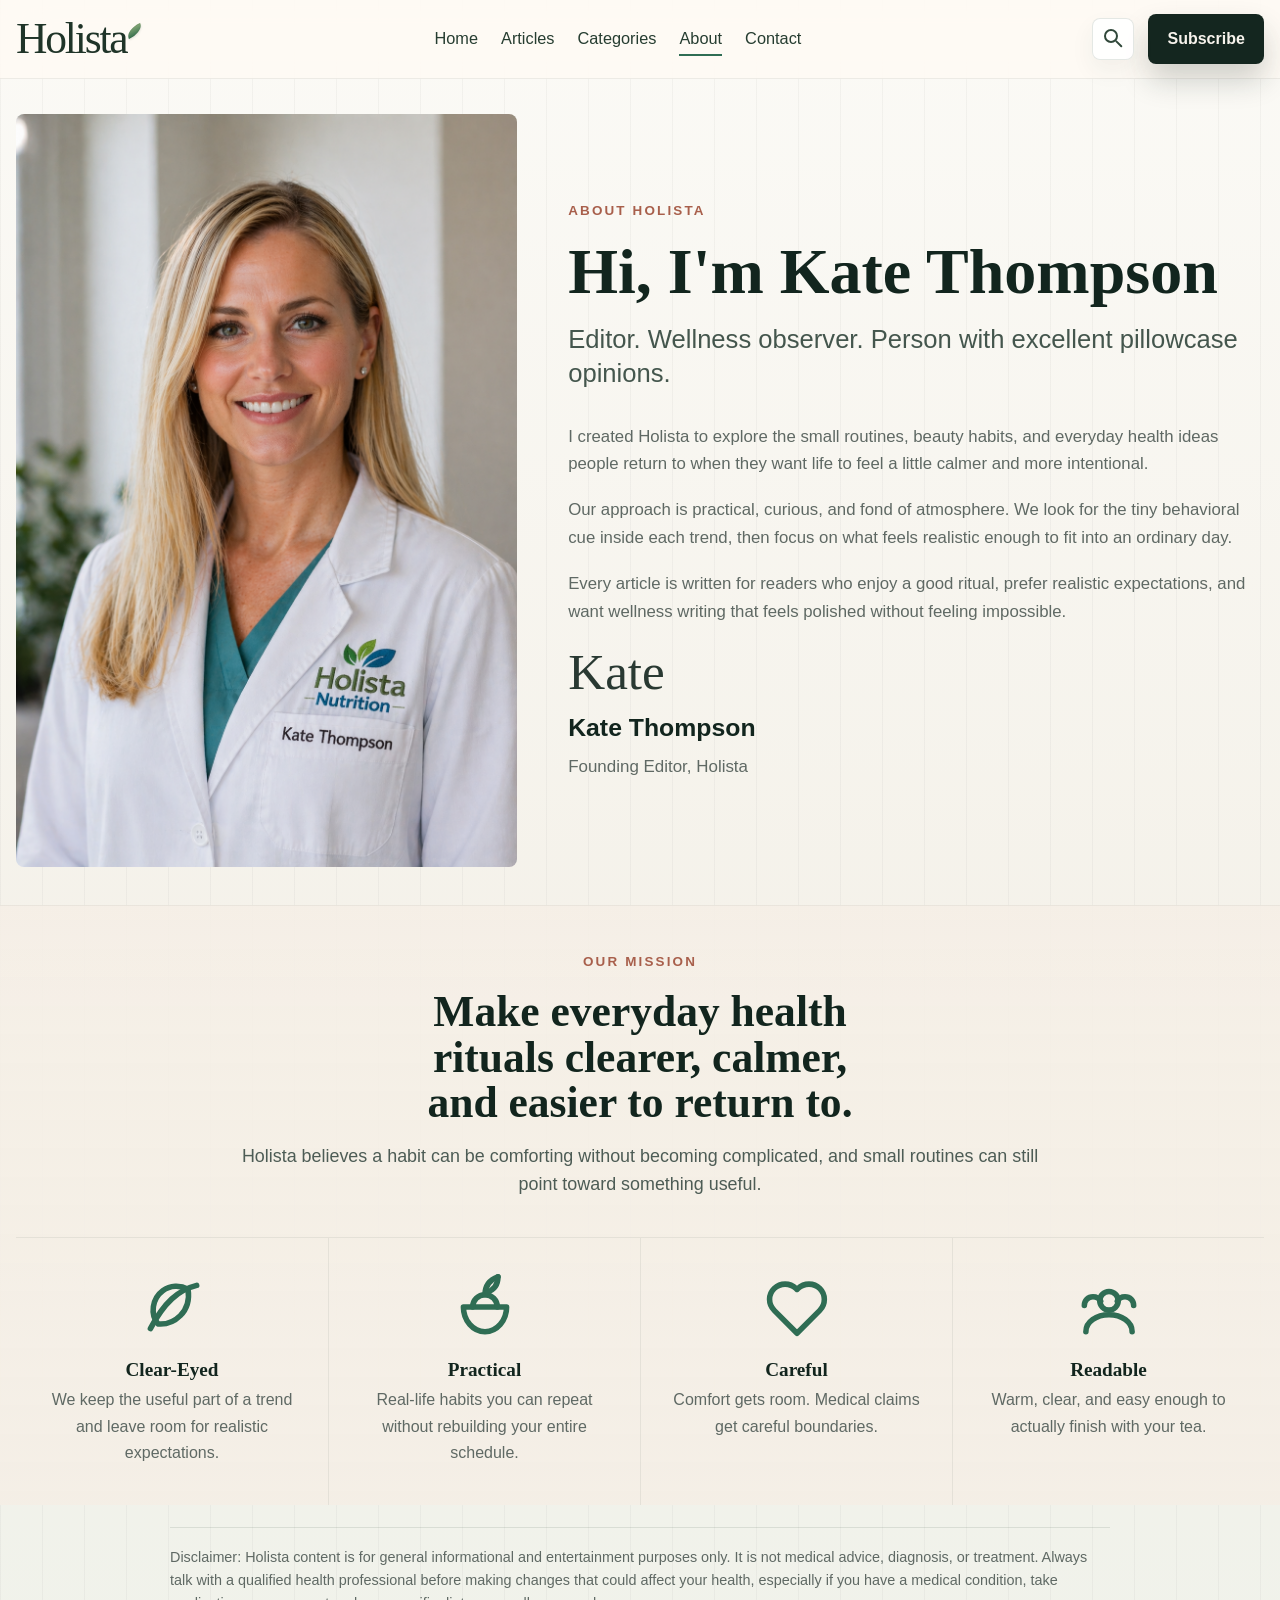
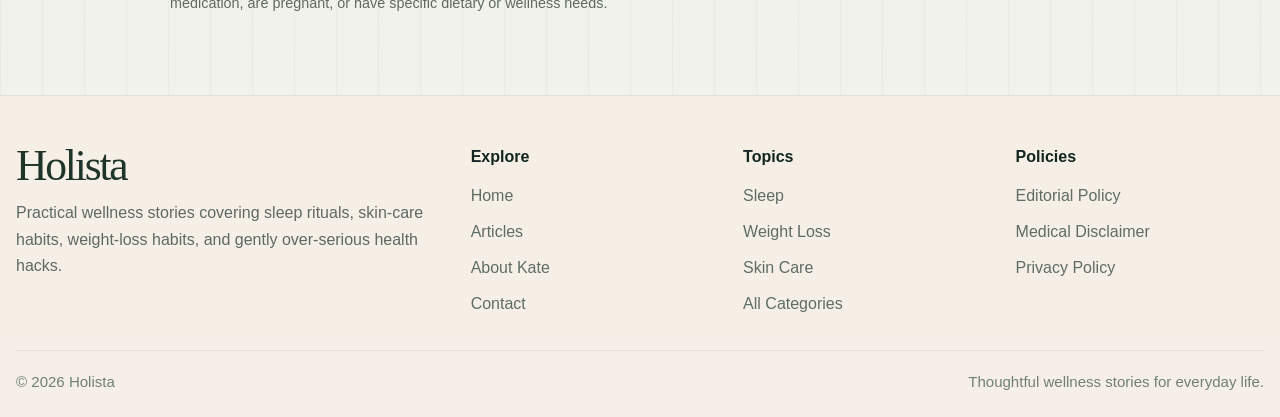
==== about.html @ 49990953 "Publish Holista site" ====
<!doctype html>
<html lang="en">
  <head>
    <meta charset="UTF-8" />
    <meta name="viewport" content="width=device-width, initial-scale=1.0" />
    <title>About | Holista</title>
    <meta
      name="description"
      content="Learn about Holista and Kate Thompson's calm, practical approach to nutrition and wellness writing."
    />
    <link rel="stylesheet" href="assets/css/styles.css" />
  </head>
  <body data-page="about">
    <header class="site-header">
      <div class="container site-header__inner">
        <a class="brand" href="index.html" aria-label="Holista home">
          <span class="brand__title" data-site-brand>Holista</span>
          <span class="brand__leaf" aria-hidden="true"></span>
        </a>
        <nav class="site-nav" aria-label="Main navigation">
          <ul class="nav-list">
            <li><a href="index.html">Home</a></li>
            <li><a href="articles.html">Articles</a></li>
            <li><a href="categories.html">Categories</a></li>
            <li><a href="about.html" aria-current="page">About</a></li>
            <li><a href="contact.html">Contact</a></li>
          </ul>
        </nav>
        <div class="header-actions">
          <button class="search-button" type="button" aria-label="Search site"></button>
          <a class="button button--small" href="index.html#newsletter">Subscribe</a>
        </div>
      </div>
    </header>

    <main class="page-shell">
      <div class="container">
        <section class="about-intro">
          <div class="about-intro__image">
            <img src="assets/images/kate-thompson.png" alt="Portrait of dietitian Kate Thompson" />
          </div>
          <div class="about-intro__copy">
            <p class="eyebrow">About Holista</p>
            <h1>Hi, I'm Kate Thompson</h1>
            <p class="about-intro__role">Editor. Wellness observer. Person with excellent pillowcase opinions.</p>
            <div class="about-intro__body">
              <p>
                I created Holista to explore the small routines, beauty habits, and everyday health ideas people return
                to when they want life to feel a little calmer and more intentional.
              </p>
              <p>
                Our approach is practical, curious, and fond of atmosphere. We look for the tiny behavioral cue inside
                each trend, then focus on what feels realistic enough to fit into an ordinary day.
              </p>
              <p>
                Every article is written for readers who enjoy a good ritual, prefer realistic expectations, and want
                wellness writing that feels polished without feeling impossible.
              </p>
            </div>
            <div class="about-signoff">
              <p class="about-signoff__script">Kate</p>
              <p class="about-signoff__name">Kate Thompson</p>
              <p class="about-signoff__title">Founding Editor, Holista</p>
            </div>
          </div>
        </section>
      </div>

      <section class="about-mission">
        <div class="container">
          <div class="about-mission__intro">
            <p class="eyebrow">Our Mission</p>
            <h2>Make everyday health rituals clearer, calmer, and easier to return to.</h2>
            <p class="lede">
              Holista believes a habit can be comforting without becoming complicated, and small routines can still
              point toward something useful.
            </p>
          </div>

          <div class="about-values">
            <article class="about-value">
              <div class="about-value__icon" aria-hidden="true">
                <svg viewBox="0 0 24 24" focusable="false">
                  <path d="M5 19c4.5-8.5 9-12.5 15-14" />
                  <path d="M7.5 17.5C4.8 14.4 5.6 9.2 9 6.7c2.4-1.8 5.6-1.9 8.2-0.5 0.5 3.3-0.3 6.4-2.5 8.6-2 2-4.7 2.9-7.2 2.7Z" />
                </svg>
              </div>
              <h3>Clear-Eyed</h3>
              <p>We keep the useful part of a trend and leave room for realistic expectations.</p>
            </article>

            <article class="about-value">
              <div class="about-value__icon" aria-hidden="true">
                <svg viewBox="0 0 24 24" focusable="false">
                  <path d="M5 12h14c0 4.4-3.1 8-7 8s-7-3.6-7-8Z" />
                  <path d="M8 12c0-2.2 1.8-4 4-4s4 1.8 4 4" />
                  <path d="M12 8c0-2.8 1.4-4.8 4.2-5.8" />
                  <path d="M16.2 2.2c0 2.4-1.2 4.2-3.5 5" />
                </svg>
              </div>
              <h3>Practical</h3>
              <p>Real-life habits you can repeat without rebuilding your entire schedule.</p>
            </article>

            <article class="about-value">
              <div class="about-value__icon" aria-hidden="true">
                <svg viewBox="0 0 24 24" focusable="false">
                  <path d="M12 20.5 4.6 13.1c-2-2-2-5.2 0-7.1s5.1-1.9 7.1 0l0.3 0.3 0.3-0.3c2-1.9 5.2-1.9 7.1 0s2 5.1 0 7.1Z" />
                </svg>
              </div>
              <h3>Careful</h3>
              <p>Comfort gets room. Medical claims get careful boundaries.</p>
            </article>

            <article class="about-value">
              <div class="about-value__icon" aria-hidden="true">
                <svg viewBox="0 0 24 24" focusable="false">
                  <path d="M9 10a3 3 0 1 0 6 0 3 3 0 0 0-6 0Z" />
                  <path d="M4.5 20c0-3.1 3.4-5.5 7.5-5.5s7.5 2.4 7.5 5.5" />
                  <path d="M4 11.5c0-1.6 1.2-2.8 2.8-2.8 1.1 0 2 .5 2.5 1.4" />
                  <path d="M20 11.5c0-1.6-1.2-2.8-2.8-2.8-1.1 0-2 .5-2.5 1.4" />
                </svg>
              </div>
              <h3>Readable</h3>
              <p>Warm, clear, and easy enough to actually finish with your tea.</p>
            </article>
          </div>
        </div>
      </section>

      <section class="about-disclaimer">
        <div class="container">
          <p>
            Disclaimer: Holista content is for general informational and entertainment purposes only. It is not medical
            advice, diagnosis, or treatment. Always talk with a qualified health professional before making changes that
            could affect your health, especially if you have a medical condition, take medication, are pregnant, or have
            specific dietary or wellness needs.
          </p>
        </div>
      </section>
    </main>

    <footer class="site-footer">
      <div class="container site-footer__inner">
        <div>
          <p class="footer-brand" data-site-brand>Holista</p>
          <p class="footer-note">
            Practical wellness stories covering sleep rituals, skin-care habits, weight-loss habits, and gently
            over-serious health hacks.
          </p>
        </div>
        <div>
          <p class="footer-heading">Explore</p>
          <div class="footer-links">
            <a href="index.html">Home</a>
            <a href="articles.html">Articles</a>
            <a href="about.html">About Kate</a>
            <a href="contact.html">Contact</a>
          </div>
        </div>
        <div>
          <p class="footer-heading">Topics</p>
          <div class="footer-links">
            <a href="categories.html#sleep">Sleep</a>
            <a href="categories.html#weight-loss">Weight Loss</a>
            <a href="categories.html#skin-care">Skin Care</a>
            <a href="categories.html">All Categories</a>
          </div>
        </div>
        <div>
          <p class="footer-heading">Policies</p>
          <div class="footer-links">
            <a href="editorial-policy.html">Editorial Policy</a>
            <a href="medical-disclaimer.html">Medical Disclaimer</a>
            <a href="privacy.html">Privacy Policy</a>
          </div>
        </div>
      </div>
      <div class="container footer-bottom">
        <span>© <span id="year"></span> Holista</span>
        <span>Thoughtful wellness stories for everyday life.</span>
      </div>
    </footer>

    <script src="assets/js/content.js"></script>
    <script src="assets/js/main.js"></script>
  </body>
</html>
---- assets/css/styles.css ----
:root {
  --bg: #f6f0e7;
  --bg-soft: #fffaf3;
  --surface: rgba(255, 255, 255, 0.9);
  --surface-strong: #ffffff;
  --surface-muted: #efe6d7;
  --surface-accent: #e8efe3;
  --text: #18251f;
  --muted: #64736b;
  --border: rgba(31, 53, 42, 0.13);
  --accent: #356f4d;
  --accent-deep: #183725;
  --accent-soft: #dcebdd;
  --clay: #b76f52;
  --blue: #526d7d;
  --gold: #c39a4b;
  --shadow: 0 24px 70px rgba(36, 52, 43, 0.12);
  --shadow-hover: 0 34px 86px rgba(36, 52, 43, 0.18);
  --radius: 24px;
  --radius-sm: 18px;
  --max-width: 1360px;
  --ease: cubic-bezier(0.22, 1, 0.36, 1);
}

*,
*::before,
*::after {
  box-sizing: border-box;
}

html {
  scroll-behavior: smooth;
}

body {
  position: relative;
  margin: 0;
  min-width: 320px;
  color: var(--text);
  background:
    linear-gradient(115deg, rgba(82, 109, 125, 0.12), transparent 32%),
    radial-gradient(circle at top left, rgba(195, 154, 75, 0.2), transparent 28%),
    linear-gradient(180deg, #fffaf3 0%, #f6f0e7 54%, #eef2ea 100%);
  font-family: "Avenir Next", "Aptos", "Helvetica Neue", sans-serif;
  line-height: 1.65;
  overflow-x: hidden;
}

body.has-search-open {
  overflow: hidden;
}

img {
  display: block;
  max-width: 100%;
}

a {
  color: inherit;
  text-decoration: none;
}

p,
ul,
ol {
  margin: 0;
}

h1,
h2,
h3,
h4 {
  margin: 0;
  color: var(--accent-deep);
  font-family: "Iowan Old Style", "Palatino Linotype", "Book Antiqua", Georgia, serif;
  font-weight: 600;
  letter-spacing: -0.035em;
  line-height: 1.05;
}

input,
button,
textarea {
  font: inherit;
}

button {
  border: 0;
  background: none;
  cursor: pointer;
}

:focus-visible {
  outline: 3px solid rgba(183, 111, 82, 0.36);
  outline-offset: 4px;
}

.page-ambient {
  position: fixed;
  inset: 0;
  z-index: -1;
  pointer-events: none;
  background:
    radial-gradient(circle at 78% 8%, rgba(183, 111, 82, 0.18), transparent 18rem),
    radial-gradient(circle at 4% 58%, rgba(82, 109, 125, 0.12), transparent 22rem);
}

.container {
  width: min(calc(100% - 2rem), var(--max-width));
  margin: 0 auto;
}

.sr-only {
  position: absolute;
  width: 1px;
  height: 1px;
  padding: 0;
  margin: -1px;
  overflow: hidden;
  clip: rect(0, 0, 0, 0);
  white-space: nowrap;
  border: 0;
}

.site-header {
  position: sticky;
  top: 0;
  z-index: 30;
  background: rgba(255, 250, 243, 0.76);
  backdrop-filter: blur(22px) saturate(1.15);
  border-bottom: 1px solid rgba(42, 67, 50, 0.08);
  transition: background 220ms var(--ease), box-shadow 220ms var(--ease), border-color 220ms var(--ease);
}

.site-header.is-scrolled {
  background: rgba(255, 250, 243, 0.93);
  border-color: rgba(31, 53, 42, 0.12);
  box-shadow: 0 14px 34px rgba(36, 52, 43, 0.08);
}

.site-header__inner {
  display: flex;
  align-items: center;
  justify-content: space-between;
  gap: 2rem;
  min-height: 94px;
}

.brand {
  position: relative;
  display: inline-flex;
  align-items: center;
  gap: 0.04em;
}

.brand__title,
.footer-brand {
  font-family: "Iowan Old Style", "Palatino Linotype", "Book Antiqua", Georgia, serif;
  font-size: clamp(2.4rem, 4vw, 3.6rem);
  line-height: 1;
  letter-spacing: -0.05em;
  color: #1f3428;
}

.brand__leaf {
  position: relative;
  top: -0.5em;
  left: -0.1em;
  display: inline-block;
  flex: 0 0 auto;
  width: 1.05rem;
  height: 0.62rem;
  border-radius: 100% 0 100% 0;
  transform: rotate(-25deg);
  background: linear-gradient(180deg, #89aa79, #356f4d);
  box-shadow:
    inset 0 0 0 1px rgba(37, 66, 45, 0.14),
    0 0.08rem 0.12rem rgba(37, 66, 45, 0.12);
}

.site-nav {
  flex: 1;
  display: flex;
  justify-content: center;
}

.nav-list {
  display: flex;
  align-items: center;
  gap: clamp(1rem, 1.8vw, 2.4rem);
  padding: 0;
  margin: 0;
  list-style: none;
}

.nav-list a {
  position: relative;
  color: #263d31;
  font-size: 1.02rem;
  font-weight: 500;
  transition: color 180ms ease;
}

.nav-list a::after {
  content: "";
  position: absolute;
  left: 0;
  right: 0;
  bottom: -0.55rem;
  height: 2px;
  background: var(--accent);
  transform: scaleX(0);
  transform-origin: center;
  transition: transform 180ms ease;
}

.nav-list a:hover,
.nav-list a:focus-visible {
  color: var(--accent);
}

.nav-list a[aria-current="page"]::after,
.nav-list a:hover::after,
.nav-list a:focus-visible::after {
  transform: scaleX(1);
}

.header-actions {
  display: flex;
  align-items: center;
  gap: 0.9rem;
}

.search-button {
  position: relative;
  width: 42px;
  height: 42px;
  border-radius: 999px;
  border: 1px solid rgba(37, 66, 45, 0.12);
  background: rgba(255, 255, 255, 0.72);
  box-shadow: 0 10px 24px rgba(36, 52, 43, 0.06);
  transition: transform 180ms var(--ease), border-color 180ms ease, box-shadow 180ms ease, background 180ms ease;
}

.search-button::before {
  content: "";
  position: absolute;
  top: 10px;
  left: 11px;
  width: 14px;
  height: 14px;
  border: 2px solid #31483a;
  border-radius: 50%;
}

.search-button::after {
  content: "";
  position: absolute;
  right: 11px;
  bottom: 11px;
  width: 9px;
  height: 2px;
  border-radius: 999px;
  background: #31483a;
  transform: rotate(45deg);
  transform-origin: right center;
}

.search-button:hover,
.search-button:focus-visible {
  transform: translateY(-2px);
  border-color: rgba(53, 111, 77, 0.3);
  background: #ffffff;
  box-shadow: 0 16px 34px rgba(36, 52, 43, 0.11);
}

.button,
.button-secondary {
  display: inline-flex;
  align-items: center;
  justify-content: center;
  min-height: 52px;
  padding: 0.9rem 1.4rem;
  border-radius: 14px;
  font-weight: 600;
  transition: transform 200ms var(--ease), box-shadow 200ms var(--ease), background 200ms ease, border-color 200ms ease;
}

.button {
  background: linear-gradient(135deg, var(--accent), #244f37);
  color: #f7f3ec;
  box-shadow: 0 18px 36px rgba(53, 111, 77, 0.22);
}

.button-secondary {
  background: rgba(255, 255, 255, 0.74);
  color: var(--accent-deep);
  border: 1px solid rgba(37, 66, 45, 0.12);
}

.button--small {
  min-height: 44px;
  padding: 0.75rem 1.2rem;
}

.button:hover,
.button:focus-visible,
.button-secondary:hover,
.button-secondary:focus-visible {
  transform: translateY(-3px);
  box-shadow: 0 22px 46px rgba(36, 52, 43, 0.14);
}

.hero {
  padding: 1.7rem 0 1.5rem;
}

.hero-shell,
.page-hero {
  display: grid;
  grid-template-columns: minmax(0, 1.05fr) minmax(360px, 0.95fr);
  gap: 0;
  overflow: hidden;
  position: relative;
  border-radius: var(--radius);
  background:
    linear-gradient(135deg, rgba(255, 252, 247, 0.97), rgba(246, 239, 230, 0.9) 54%, rgba(231, 239, 230, 0.82));
  border: 1px solid rgba(31, 53, 42, 0.1);
  box-shadow: var(--shadow);
}

.hero-shell::before,
.page-hero::before {
  content: "";
  position: absolute;
  inset: 1px;
  z-index: 0;
  pointer-events: none;
  border-radius: calc(var(--radius) - 1px);
  box-shadow: inset 0 1px 0 rgba(255, 255, 255, 0.72);
}

.hero-copy,
.page-hero__copy {
  position: relative;
  z-index: 1;
  padding: clamp(2.25rem, 3.7vw, 4.75rem);
}

.hero-copy {
  display: flex;
  flex-direction: column;
  justify-content: center;
}

.eyebrow {
  display: inline-block;
  margin-bottom: 1rem;
  color: var(--clay);
  font-size: 0.84rem;
  font-weight: 700;
  letter-spacing: 0.16em;
  text-transform: uppercase;
}

h1 {
  font-size: clamp(2.8rem, 5.4vw, 5rem);
}

h2 {
  font-size: clamp(2rem, 3.4vw, 3.2rem);
}

h3 {
  font-size: clamp(1.3rem, 2vw, 1.7rem);
}

h4 {
  font-size: 1.05rem;
  line-height: 1.2;
}

h1 em,
h2 em {
  color: #587650;
  font-style: italic;
}

.lede,
.body-copy,
.policy-layout p,
.policy-layout li,
.story-card__excerpt,
.newsletter-copy,
.footer-note,
.profile-bio,
.contact-copy,
.article-standfirst,
.article-body p,
.article-body li,
.metric-card__copy,
.info-card p,
.feature-card p {
  color: var(--muted);
}

.lede {
  max-width: 34rem;
  font-size: 1.15rem;
}

.hero-actions {
  display: flex;
  flex-wrap: wrap;
  gap: 0.9rem;
  margin-top: 2rem;
}

.hero-proof {
  display: flex;
  flex-wrap: wrap;
  gap: 0.75rem;
  margin-top: 2.1rem;
}

.hero-proof span {
  display: inline-flex;
  align-items: baseline;
  gap: 0.4rem;
  min-height: 42px;
  padding: 0.45rem 0.8rem;
  border-radius: 999px;
  background: rgba(255, 255, 255, 0.66);
  border: 1px solid rgba(31, 53, 42, 0.1);
  color: #5e6d65;
  font-size: 0.9rem;
}

.hero-proof strong {
  color: var(--accent-deep);
  font-size: 1.05rem;
}

.hero-visual,
.page-hero__visual {
  position: relative;
  min-height: 430px;
  overflow: hidden;
  background:
    linear-gradient(160deg, rgba(241, 230, 213, 0.72), rgba(239, 229, 214, 0.28)),
    linear-gradient(180deg, #f0e3d2, #f5ede2 48%, #efe3d4 100%);
}

.hero-visual--photo {
  background: #efe5d8;
}

.hero-visual__image {
  width: 100%;
  height: 100%;
  min-height: inherit;
  display: block;
  object-fit: cover;
  transform: scale(1.01);
  transition: transform 900ms var(--ease);
}

.hero-shell:hover .hero-visual__image,
.page-hero:hover .hero-visual__image {
  transform: scale(1.045);
}

.hero-visual__image--home,
.hero-visual__image--articles,
.hero-visual__image--contact {
  object-position: center center;
}

.hero-visual--photo::after {
  content: "";
  position: absolute;
  inset: 0;
  pointer-events: none;
  background:
    linear-gradient(90deg, rgba(255, 250, 243, 0.26), transparent 36%),
    linear-gradient(180deg, transparent 52%, rgba(24, 55, 37, 0.18));
}

.hero-note {
  position: absolute;
  z-index: 2;
  width: min(18rem, calc(100% - 2rem));
  padding: 0.95rem 1rem;
  border: 1px solid rgba(255, 255, 255, 0.48);
  border-radius: 18px;
  background: rgba(255, 255, 255, 0.78);
  backdrop-filter: blur(14px);
  box-shadow: 0 18px 38px rgba(28, 42, 34, 0.14);
}

.hero-note--top {
  top: 1.35rem;
  left: 1.35rem;
}

.hero-note--bottom {
  right: 1.35rem;
  bottom: 1.35rem;
}

.hero-note span {
  display: block;
  margin-bottom: 0.25rem;
  color: var(--clay);
  font-size: 0.72rem;
  font-weight: 800;
  letter-spacing: 0.14em;
  text-transform: uppercase;
}

.hero-note strong {
  display: block;
  color: var(--accent-deep);
  font-family: "Iowan Old Style", "Palatino Linotype", Georgia, serif;
  font-size: 1.2rem;
  line-height: 1.15;
}

.scene {
  position: absolute;
  inset: 0;
  overflow: hidden;
}

.scene__shadow {
  position: absolute;
  inset: 0;
  background:
    linear-gradient(118deg, transparent 0 57%, rgba(121, 105, 83, 0.08) 57% 60%, transparent 60% 100%),
    linear-gradient(146deg, transparent 0 69%, rgba(121, 105, 83, 0.11) 69% 72%, transparent 72% 100%);
  opacity: 0.62;
}

.scene__plant {
  position: absolute;
  top: 1.3rem;
  right: 3rem;
  width: 200px;
  height: 140px;
}

.scene__plant::before,
.scene__plant::after {
  content: "";
  position: absolute;
  inset: 0;
  background:
    radial-gradient(circle at 12% 38%, #55723d 0 12px, transparent 13px),
    radial-gradient(circle at 30% 15%, #6f8d4d 0 13px, transparent 14px),
    radial-gradient(circle at 46% 44%, #476838 0 16px, transparent 17px),
    radial-gradient(circle at 62% 12%, #6c8b4d 0 12px, transparent 13px),
    radial-gradient(circle at 74% 40%, #476838 0 15px, transparent 16px),
    radial-gradient(circle at 94% 20%, #6f8d4d 0 11px, transparent 12px);
  filter: drop-shadow(0 4px 8px rgba(48, 66, 44, 0.18));
}

.scene__plant::after {
  background:
    linear-gradient(180deg, transparent 0 44%, rgba(106, 136, 85, 0.82) 44% 46%, transparent 46%),
    linear-gradient(110deg, transparent 0 44%, rgba(106, 136, 85, 0.84) 44% 46%, transparent 46%),
    linear-gradient(70deg, transparent 0 44%, rgba(106, 136, 85, 0.8) 44% 46%, transparent 46%);
}

.scene__glass {
  position: absolute;
  right: 10.5rem;
  bottom: 3.1rem;
  width: 120px;
  height: 170px;
  border-radius: 0 0 20px 20px;
  background:
    radial-gradient(circle at 54% 46%, rgba(253, 235, 163, 0.92) 0 21px, rgba(214, 193, 124, 0.85) 22px 28px, transparent 29px),
    linear-gradient(180deg, rgba(255, 255, 255, 0.78), rgba(213, 232, 220, 0.62) 56%, rgba(173, 210, 191, 0.55) 57%, rgba(255, 255, 255, 0.36) 58%, rgba(255, 255, 255, 0.56) 100%);
  border: 2px solid rgba(255, 255, 255, 0.7);
  box-shadow:
    inset 0 0 0 1px rgba(96, 116, 101, 0.18),
    0 18px 22px rgba(105, 92, 68, 0.16);
}

.scene__glass::before {
  content: "";
  position: absolute;
  top: -8px;
  left: -4px;
  right: -4px;
  height: 16px;
  border-radius: 999px;
  background: rgba(255, 255, 255, 0.62);
  box-shadow: inset 0 0 0 1px rgba(96, 116, 101, 0.18);
}

.scene__bowl {
  position: absolute;
  right: 2.8rem;
  bottom: 2.35rem;
  width: 170px;
  height: 56px;
  border-radius: 50%;
  background:
    linear-gradient(180deg, #9a6131, #7b4926);
  box-shadow:
    inset 0 6px 10px rgba(255, 255, 255, 0.14),
    0 14px 24px rgba(102, 76, 52, 0.18);
}

.scene__bowl::before {
  content: "";
  position: absolute;
  inset: 10px 18px 14px;
  border-radius: 50%;
  background: linear-gradient(180deg, #d49b59, #965826);
  opacity: 0.44;
}

.scene__vase {
  position: absolute;
  right: 3.9rem;
  top: 3rem;
  width: 112px;
  height: 182px;
  border-radius: 20px 20px 34px 34px;
  background: linear-gradient(180deg, rgba(255, 255, 255, 0.48), rgba(255, 255, 255, 0.16));
  border: 2px solid rgba(255, 255, 255, 0.46);
}

.scene__vase::before {
  content: "";
  position: absolute;
  inset: 24px 16px 18px;
  border-radius: 14px 14px 26px 26px;
  background: linear-gradient(180deg, rgba(176, 211, 187, 0.42), rgba(176, 211, 187, 0.12));
}

.section {
  padding: 2.4rem 0;
}

.section--tight {
  padding-top: 1.6rem;
}

.section--flush-bottom {
  padding-bottom: 4rem;
}

.section-heading {
  display: flex;
  align-items: end;
  justify-content: space-between;
  gap: 1rem;
  margin-bottom: 1.5rem;
}

.section-heading h2 {
  max-width: 18ch;
  font-size: clamp(1.8rem, 3vw, 2.7rem);
}

.text-link {
  color: var(--accent);
  font-weight: 600;
  transition: color 180ms ease;
}

.text-link::after {
  content: " →";
}

.text-link:hover,
.text-link:focus-visible {
  color: var(--clay);
}

.story-grid {
  display: grid;
  gap: 1rem;
  grid-template-columns: repeat(3, minmax(0, 1fr));
}

.story-grid--compact,
.story-grid--library {
  grid-template-columns: repeat(3, minmax(0, 1fr));
}

.story-card {
  position: relative;
  display: flex;
  gap: 0;
  overflow: hidden;
  min-height: 210px;
  background: rgba(255, 255, 255, 0.86);
  border: 1px solid rgba(31, 53, 42, 0.1);
  border-radius: 20px;
  box-shadow: 0 18px 34px rgba(50, 68, 55, 0.06);
  transition: transform 260ms var(--ease), box-shadow 260ms var(--ease), border-color 260ms ease, background 260ms ease;
}

.story-card:hover,
.story-card:focus-within {
  transform: translateY(-6px);
  border-color: rgba(53, 111, 77, 0.18);
  background: #ffffff;
  box-shadow: var(--shadow-hover);
}

.story-card--stacked,
.story-card--article {
  flex-direction: column;
}

.story-card__media,
.article-visual {
  position: relative;
  flex: 0 0 44%;
  min-height: 210px;
  overflow: hidden;
  isolation: isolate;
  background:
    linear-gradient(180deg, rgba(255, 255, 255, 0.14), rgba(255, 255, 255, 0)),
    linear-gradient(180deg, #ede5d7, #d9cab4);
  box-shadow: inset 0 -36px 48px rgba(42, 44, 38, 0.06);
}

.story-card--stacked .story-card__media,
.story-card--article .story-card__media {
  flex-basis: auto;
  min-height: 220px;
}

.story-card__media::before,
.article-visual::before,
.story-card__media::after,
.article-visual::after {
  content: "";
  position: absolute;
  inset: 0;
}

.story-card__media--image,
.article-visual--image {
  background: #efe5d8;
}

.story-card__image,
.article-visual__image {
  position: absolute;
  inset: 0;
  width: 100%;
  height: 100%;
  display: block;
  object-fit: cover;
  transition: transform 700ms var(--ease), filter 260ms ease;
}

.story-card:hover .story-card__image,
.story-card:focus-within .story-card__image {
  transform: scale(1.055);
  filter: saturate(1.03) contrast(1.02);
}

.media__badge {
  position: absolute;
  top: 1rem;
  left: 1rem;
  z-index: 2;
  display: inline-flex;
  align-items: center;
  min-height: 30px;
  padding: 0.25rem 0.7rem;
  border-radius: 999px;
  background: rgba(255, 255, 255, 0.9);
  color: var(--clay);
  font-size: 0.76rem;
  font-weight: 700;
  letter-spacing: 0.12em;
  text-transform: uppercase;
}

.media--cold-pillow {
  background: linear-gradient(180deg, #eef2f4, #f8f4ee 60%, #d7c4aa 61%, #c7b092 100%);
}

.media--cold-pillow::before {
  inset: 28px 28px 42px;
  border-radius: 26px;
  background:
    radial-gradient(circle at 78% 24%, rgba(185, 214, 242, 0.95) 0 30px, rgba(208, 228, 246, 0.72) 31px 52px, transparent 53px),
    linear-gradient(135deg, rgba(255, 255, 255, 0.92), rgba(238, 244, 248, 0.92) 50%, rgba(222, 230, 237, 0.88) 100%);
  box-shadow:
    0 22px 40px rgba(131, 118, 95, 0.14),
    inset 0 0 0 1px rgba(96, 113, 124, 0.12);
}

.media--cold-pillow::after {
  inset: auto 54px 58px auto;
  width: 140px;
  height: 86px;
  border-radius: 28px;
  background: linear-gradient(180deg, rgba(220, 232, 244, 0.96), rgba(201, 219, 236, 0.92));
  box-shadow:
    0 18px 28px rgba(91, 102, 115, 0.12),
    inset 0 0 0 1px rgba(112, 135, 149, 0.12);
}

.media--moon-water {
  background: linear-gradient(180deg, #22344c, #31496a 58%, #e7dccb 59%, #cfbaa0 100%);
}

.media--moon-water::before {
  background:
    radial-gradient(circle at 76% 22%, rgba(253, 245, 214, 0.96) 0 34px, rgba(253, 245, 214, 0.28) 35px 72px, transparent 73px),
    linear-gradient(180deg, transparent 0 58%, rgba(255, 255, 255, 0.14) 58% 60%, transparent 60%),
    linear-gradient(90deg, transparent 0 58%, rgba(255, 255, 255, 0.14) 58% 60%, transparent 60%);
  opacity: 0.96;
}

.media--moon-water::after {
  inset: auto 78px 44px auto;
  width: 88px;
  height: 128px;
  border-radius: 0 0 18px 18px;
  background:
    linear-gradient(180deg, rgba(255, 255, 255, 0.88), rgba(198, 216, 232, 0.5) 56%, rgba(255, 255, 255, 0.22) 57%, rgba(255, 255, 255, 0.44) 100%);
  border: 2px solid rgba(255, 255, 255, 0.6);
  box-shadow: 0 18px 26px rgba(35, 45, 70, 0.2);
}

.media--sock-sleep {
  background: linear-gradient(180deg, #ebe1d4, #f3ece2 48%, #c8baa9 49%, #a08d78 100%);
}

.media--sock-sleep::before {
  inset: 28px;
  border-radius: 30px;
  background:
    linear-gradient(145deg, rgba(255, 255, 255, 0.74), rgba(232, 223, 212, 0.78)),
    linear-gradient(180deg, rgba(255, 255, 255, 0.24), transparent 70%);
}

.media--sock-sleep::after {
  inset: auto auto 48px 56px;
  width: 210px;
  height: 120px;
  border-radius: 48px;
  background:
    radial-gradient(circle at 28% 54%, #6f8b68 0 34px, transparent 35px),
    radial-gradient(circle at 72% 44%, #7f9a77 0 32px, transparent 33px),
    linear-gradient(135deg, rgba(255, 255, 255, 0.92), rgba(239, 245, 238, 0.9));
  box-shadow: 0 18px 28px rgba(95, 84, 72, 0.14);
}

.media--beige-plate {
  background: linear-gradient(180deg, #f1e7d7, #ead8bf 100%);
}

.media--beige-plate::before {
  inset: 30px 38px 34px;
  border-radius: 50%;
  background:
    radial-gradient(circle at 50% 50%, #f7f2ea 0 34%, #dfd4c2 35% 47%, transparent 48%),
    radial-gradient(circle at 36% 50%, #d1b88b 0 16px, transparent 17px),
    radial-gradient(circle at 50% 35%, #edd3a6 0 18px, transparent 19px),
    radial-gradient(circle at 64% 54%, #cdaa7b 0 15px, transparent 16px),
    radial-gradient(circle at 54% 66%, #e1c6a0 0 14px, transparent 15px);
}

.media--beige-plate::after {
  background:
    radial-gradient(circle at 18% 20%, rgba(255, 255, 255, 0.28) 0 110px, transparent 111px),
    linear-gradient(180deg, transparent 0 82%, rgba(110, 95, 71, 0.08) 82% 100%);
}

.media--tiny-fork {
  background: linear-gradient(180deg, #f6efe6, #e7dac9 100%);
}

.media--tiny-fork::before {
  inset: 34px 48px 38px;
  border-radius: 50%;
  background:
    radial-gradient(circle at 50% 50%, #fffdf9 0 36%, #d8cdbb 37% 47%, transparent 48%);
}

.media--tiny-fork::after {
  inset: auto 60px 54px auto;
  width: 22px;
  height: 142px;
  border-radius: 999px;
  background:
    linear-gradient(180deg, transparent 0 16%, #c4a977 16% 18%, transparent 18% 24%, #c4a977 24% 26%, transparent 26% 32%, #c4a977 32% 34%, transparent 34%),
    linear-gradient(180deg, #d7bf92, #b79661 70%, #c2a06b 100%);
  box-shadow:
    -118px -8px 0 10px rgba(220, 205, 184, 0.32),
    0 12px 24px rgba(128, 104, 74, 0.16);
}

.media--smoothie-sip {
  background: linear-gradient(180deg, #f4e6d8, #efe4d7 54%, #d8c4aa 55%, #c0a485 100%);
}

.media--smoothie-sip::before {
  inset: auto auto 40px 92px;
  width: 108px;
  height: 156px;
  border-radius: 0 0 20px 20px;
  background:
    linear-gradient(180deg, rgba(255, 255, 255, 0.66), rgba(255, 255, 255, 0.18) 18%, rgba(219, 151, 122, 0.9) 19%, rgba(204, 111, 104, 0.92) 72%, rgba(255, 255, 255, 0.2) 73%, rgba(255, 255, 255, 0.44) 100%);
  border: 2px solid rgba(255, 255, 255, 0.64);
  box-shadow: 0 18px 28px rgba(121, 92, 79, 0.16);
}

.media--smoothie-sip::after {
  inset: 34px auto auto 184px;
  width: 10px;
  height: 132px;
  border-radius: 999px;
  background: linear-gradient(180deg, #6f8c64, #4f6847);
  box-shadow: -96px 98px 0 54px rgba(255, 255, 255, 0.16);
  transform: rotate(10deg);
}

.media--ice-face {
  background: linear-gradient(180deg, #edf3f4, #d8e4e4 56%, #e8d8ca 100%);
}

.media--ice-face::before {
  inset: 26px;
  border-radius: 28px;
  background:
    radial-gradient(circle at 76% 32%, rgba(196, 228, 240, 0.88) 0 24px, rgba(196, 228, 240, 0.34) 25px 54px, transparent 55px),
    linear-gradient(180deg, rgba(255, 255, 255, 0.68), rgba(218, 233, 235, 0.78));
  box-shadow: inset 0 0 0 1px rgba(93, 126, 136, 0.12);
}

.media--ice-face::after {
  inset: auto 58px 46px auto;
  width: 132px;
  height: 132px;
  border-radius: 34px;
  background:
    radial-gradient(circle at 50% 50%, rgba(255, 255, 255, 0.92) 0 22px, rgba(178, 215, 228, 0.72) 23px 58px, transparent 59px),
    linear-gradient(135deg, rgba(232, 246, 250, 0.94), rgba(187, 221, 232, 0.88));
  box-shadow: 0 18px 28px rgba(101, 124, 132, 0.14);
}

.media--pillowcase-rotation {
  background: linear-gradient(180deg, #f0e7db, #e7ded1 54%, #d2c0ac 100%);
}

.media--pillowcase-rotation::before {
  inset: 34px 54px 64px 44px;
  border-radius: 26px;
  background:
    linear-gradient(135deg, rgba(255, 255, 255, 0.94), rgba(245, 243, 239, 0.92));
  box-shadow:
    0 14px 24px rgba(122, 106, 87, 0.12),
    38px 26px 0 0 rgba(242, 236, 228, 0.92),
    76px 52px 0 0 rgba(232, 225, 214, 0.88);
}

.media--pillowcase-rotation::after {
  background:
    linear-gradient(180deg, transparent 0 74%, rgba(112, 92, 69, 0.08) 74% 100%),
    linear-gradient(90deg, transparent 0 54%, rgba(214, 204, 191, 0.78) 54% 56%, transparent 56% 72%, rgba(214, 204, 191, 0.66) 72% 74%, transparent 74%);
}

.media--sunset-walk {
  background: linear-gradient(180deg, #f6dcc3, #f6e8dc 38%, #d1c8b8 39%, #81936f 68%, #6a7a58 100%);
}

.media--sunset-walk::before {
  background:
    radial-gradient(circle at 76% 24%, rgba(255, 226, 162, 0.96) 0 38px, rgba(255, 226, 162, 0.28) 39px 78px, transparent 79px),
    linear-gradient(180deg, transparent 0 58%, rgba(255, 255, 255, 0.18) 58% 60%, transparent 60%),
    linear-gradient(180deg, transparent 0 68%, rgba(77, 93, 66, 0.4) 68% 100%);
}

.media--sunset-walk::after {
  inset: auto 0 0 0;
  height: 100%;
  clip-path: polygon(44% 50%, 56% 50%, 68% 100%, 32% 100%);
  background: linear-gradient(180deg, rgba(232, 205, 156, 0.18), rgba(201, 168, 112, 0.72));
}

.media--rosemary-steam {
  background: linear-gradient(180deg, #f6ecdf, #efe3d1 58%, #d9c1a0 100%);
}

.media--rosemary-steam::before {
  inset: auto 72px 40px 72px;
  height: 76px;
  border-radius: 50%;
  background:
    linear-gradient(180deg, #a56d3c, #84542e);
  box-shadow:
    inset 0 8px 10px rgba(255, 255, 255, 0.16),
    0 18px 26px rgba(117, 86, 57, 0.16);
}

.media--rosemary-steam::after {
  background:
    radial-gradient(circle at 48% 42%, rgba(255, 255, 255, 0.82) 0 18px, transparent 19px),
    radial-gradient(circle at 40% 28%, rgba(255, 255, 255, 0.54) 0 24px, transparent 25px),
    radial-gradient(circle at 58% 22%, rgba(255, 255, 255, 0.48) 0 22px, transparent 23px),
    linear-gradient(120deg, transparent 0 48%, rgba(78, 108, 70, 0.88) 48% 50%, transparent 50%),
    linear-gradient(60deg, transparent 0 54%, rgba(78, 108, 70, 0.82) 54% 56%, transparent 56%);
}

.story-card__media.story-card__media--image::before,
.article-visual.article-visual--image::before {
  content: none;
}

.story-card__media.story-card__media--image::after,
.article-visual.article-visual--image::after {
  content: "";
  inset: 0;
  width: auto;
  height: auto;
  border: 0;
  border-radius: 0;
  box-shadow: none;
  clip-path: none;
  opacity: 1;
  transform: none;
  background:
    linear-gradient(180deg, rgba(42, 67, 50, 0.02), rgba(42, 67, 50, 0.2)),
    linear-gradient(90deg, rgba(255, 255, 255, 0.1), transparent 45%);
}

.story-card__body {
  flex: 1;
  display: grid;
  gap: 0.85rem;
  padding: 1.25rem 1.35rem 1.35rem;
}

.story-card__category,
.article-kicker {
  color: var(--accent);
  font-size: 0.82rem;
  font-weight: 700;
  letter-spacing: 0.14em;
  text-transform: uppercase;
}

.meta,
.mini-meta,
.article-author {
  color: #728178;
  font-size: 0.95rem;
}

.benefit-strip {
  padding: 1rem 0;
}

.benefit-grid {
  display: grid;
  grid-template-columns: repeat(4, minmax(0, 1fr));
  gap: 1px;
  background: rgba(42, 67, 50, 0.08);
  border-radius: 20px;
  overflow: hidden;
}

.feature-card {
  display: flex;
  gap: 1rem;
  align-items: start;
  padding: 1.5rem;
  background: rgba(250, 246, 239, 0.88);
  transition: background 220ms ease, transform 220ms var(--ease);
}

.feature-card:hover {
  transform: translateY(-3px);
  background: rgba(255, 255, 255, 0.92);
}

.feature-card__icon {
  flex: 0 0 auto;
  width: 52px;
  height: 52px;
  border-radius: 18px;
  border: 1px solid rgba(63, 107, 67, 0.18);
  background: linear-gradient(180deg, rgba(255, 255, 255, 0.9), rgba(232, 239, 227, 0.78));
  color: var(--accent);
  font-family: "Iowan Old Style", Georgia, serif;
  display: grid;
  place-items: center;
}

.feature-card__icon svg {
  width: 32px;
  height: 32px;
  fill: none;
  stroke: currentColor;
  stroke-width: 1.8;
  stroke-linecap: round;
  stroke-linejoin: round;
}

.feature-card h3 {
  margin-bottom: 0.35rem;
  font-size: 1.2rem;
}

.cta-band,
.info-card,
.metric-card,
.policy-layout,
.article-body,
.article-side-card,
.profile-copy,
.contact-card {
  background: rgba(255, 255, 255, 0.78);
  border: 1px solid rgba(42, 67, 50, 0.08);
  box-shadow: var(--shadow);
}

.cta-band {
  display: grid;
  grid-template-columns: minmax(0, 1fr) minmax(320px, 420px);
  gap: 2rem;
  align-items: center;
  padding: clamp(1.8rem, 3vw, 2.8rem);
  border-radius: 24px;
}

.cta-band__intro {
  display: flex;
  gap: 1rem;
  align-items: center;
}

.cta-band__mark {
  width: 66px;
  height: 66px;
  border-radius: 999px;
  background: rgba(255, 255, 255, 0.88);
  border: 1px solid rgba(255, 255, 255, 0.42);
  position: relative;
  box-shadow:
    inset 0 1px 0 rgba(255, 255, 255, 0.72),
    0 16px 30px rgba(7, 18, 14, 0.18);
}

.cta-band__mark::before,
.cta-band__mark::after {
  content: "";
  position: absolute;
}

.cta-band__mark::before {
  top: 18px;
  left: 20px;
  width: 28px;
  height: 31px;
  border-radius: 100% 0 100% 0;
  background: linear-gradient(180deg, #8caf78, #2f6d54);
  box-shadow:
    inset 0 0 0 1px rgba(18, 37, 30, 0.14),
    0 0.12rem 0.2rem rgba(18, 37, 30, 0.12);
  transform: rotate(16deg);
}

.cta-band__mark::after {
  content: none;
}

.newsletter-form {
  display: flex;
  align-items: center;
  gap: 0;
  border-radius: 14px;
  overflow: hidden;
  border: 1px solid rgba(63, 107, 67, 0.16);
  background: #ffffff;
}

.newsletter-form input {
  flex: 1;
  min-height: 58px;
  padding: 0 1rem;
  border: 0;
  color: var(--text);
  background: transparent;
}

.newsletter-form input:focus {
  outline: none;
  box-shadow: inset 0 0 0 2px rgba(183, 111, 82, 0.34);
}

.newsletter-form button {
  min-width: 148px;
  min-height: 58px;
  padding: 0 1.25rem;
  background: var(--accent);
  color: #f7f3ec;
  font-weight: 600;
}

.page-shell {
  padding: 1.8rem 0 4rem;
}

.about-intro {
  display: grid;
  grid-template-columns: minmax(340px, 0.9fr) minmax(0, 1.25fr);
  gap: clamp(2rem, 4vw, 4rem);
  align-items: stretch;
  padding: 0.4rem 0 0;
}

.about-intro__image {
  min-height: 620px;
  overflow: hidden;
  background: rgba(255, 255, 255, 0.52);
}

.about-intro__image img {
  width: 100%;
  height: 100%;
  object-fit: cover;
}

.about-intro__copy {
  display: flex;
  flex-direction: column;
  justify-content: center;
  padding: 3rem 0;
}

.about-intro__copy h1 {
  font-size: clamp(2.8rem, 5vw, 4.5rem);
}

.about-intro__role {
  margin-top: 1rem;
  color: #44564d;
  font-size: clamp(1.3rem, 2vw, 1.65rem);
  line-height: 1.35;
}

.about-intro__body {
  display: grid;
  gap: 1.15rem;
  margin-top: 2rem;
  max-width: 46rem;
}

.about-intro__body p {
  color: var(--muted);
  font-size: 1.05rem;
}

.about-signoff {
  margin-top: 1.3rem;
}

.about-signoff__script {
  color: #293932;
  font-family: "Snell Roundhand", "Brush Script MT", cursive;
  font-size: clamp(2.8rem, 4vw, 4rem);
  line-height: 1;
}

.about-signoff__name {
  margin-top: 0.65rem;
  color: var(--accent-deep);
  font-size: 1.55rem;
  font-weight: 700;
}

.about-signoff__title {
  margin-top: 0.25rem;
  color: var(--muted);
  font-size: 1.06rem;
}

.about-mission {
  margin-top: 2.4rem;
  padding: 2.6rem 0 0;
  background: linear-gradient(180deg, rgba(245, 239, 230, 0.88), rgba(245, 239, 230, 0.96));
  border-top: 1px solid rgba(42, 67, 50, 0.06);
}

.about-disclaimer {
  padding: 1.4rem 0 0;
}

.about-disclaimer p {
  max-width: 940px;
  margin: 0 auto;
  padding-top: 1.1rem;
  border-top: 1px solid rgba(42, 67, 50, 0.12);
  color: var(--muted);
  font-size: 0.9rem;
  line-height: 1.6;
}

.about-mission__intro {
  max-width: 58rem;
  margin: 0 auto;
  text-align: center;
}

.about-mission__intro h2 {
  max-width: 20ch;
  margin: 0 auto;
}

.about-mission__intro .lede {
  max-width: 52rem;
  margin: 1rem auto 0;
}

.about-values {
  display: grid;
  grid-template-columns: repeat(4, minmax(0, 1fr));
  margin-top: 2.4rem;
  border-top: 1px solid rgba(42, 67, 50, 0.08);
}

.about-value {
  padding: 2rem 1.4rem 2.4rem;
  text-align: center;
}

.about-value + .about-value {
  border-left: 1px solid rgba(42, 67, 50, 0.08);
}

.about-value__icon {
  width: 74px;
  height: 74px;
  margin: 0 auto 1rem;
  color: var(--accent);
}

.about-value__icon svg {
  width: 100%;
  height: 100%;
  fill: none;
  stroke: currentColor;
  stroke-width: 1.8;
  stroke-linecap: round;
  stroke-linejoin: round;
}

.about-value h3 {
  margin-bottom: 0.45rem;
  font-size: 1.2rem;
}

.about-value p {
  color: var(--muted);
  font-size: 1rem;
}

.page-hero {
  margin-bottom: 2rem;
}

.page-hero__visual {
  min-height: 360px;
}

.page-hero__visual--image {
  background:
    radial-gradient(circle at top right, rgba(255, 255, 255, 0.4), transparent 26%),
    linear-gradient(180deg, #f0e5d4, #ece3d6);
  display: grid;
  place-items: center;
  padding: 1.8rem;
}

.portrait-frame {
  width: min(100%, 420px);
  border-radius: 28px;
  overflow: hidden;
  background: rgba(255, 255, 255, 0.82);
  box-shadow: 0 24px 40px rgba(59, 74, 63, 0.14);
}

.category-pills {
  display: flex;
  flex-wrap: wrap;
  gap: 0.75rem;
  margin-top: 1.5rem;
}

.category-buttons {
  display: flex;
  flex-wrap: wrap;
  gap: 0.75rem;
  margin-top: 1.5rem;
}

.category-pills span,
.category-pills a,
.category-button,
.tag {
  display: inline-flex;
  align-items: center;
  min-height: 36px;
  padding: 0.45rem 0.9rem;
  border-radius: 999px;
  background: rgba(255, 255, 255, 0.74);
  border: 1px solid rgba(63, 107, 67, 0.12);
  color: #405947;
  font-size: 0.92rem;
  transition: transform 180ms var(--ease), border-color 180ms ease, background 180ms ease;
}

.category-button {
  gap: 0.55rem;
  min-height: 44px;
  padding: 0.5rem 1rem;
  font-weight: 700;
}

.category-button small {
  color: var(--muted);
  font-size: 0.82rem;
  font-weight: 600;
}

.category-pills span:hover,
.category-pills a:hover,
.category-pills a:focus-visible,
.category-button:hover,
.category-button:focus-visible,
.category-button.is-active,
.tag:hover {
  transform: translateY(-2px);
  border-color: rgba(183, 111, 82, 0.24);
  background: #ffffff;
}

.category-button.is-active {
  color: var(--accent-deep);
  box-shadow: 0 12px 28px rgba(36, 52, 43, 0.08);
}

.category-sections {
  display: grid;
  gap: 2rem;
}

.category-section {
  scroll-margin-top: 130px;
}

.category-section__head {
  display: flex;
  align-items: end;
  justify-content: space-between;
  gap: 1rem;
  margin-bottom: 1rem;
}

.category-section__head h2 {
  font-size: clamp(1.8rem, 3vw, 2.7rem);
}

.category-section__head span {
  color: var(--muted);
  font-weight: 700;
}

.library-layout,
.contact-grid,
.about-grid,
.metrics-grid,
.article-layout {
  display: grid;
  gap: 1.25rem;
}

.metrics-grid,
.about-grid,
.contact-grid {
  grid-template-columns: repeat(3, minmax(0, 1fr));
}

.metrics-grid {
  margin-top: 1.5rem;
}

.metric-card,
.info-card,
.contact-card {
  padding: 1.5rem;
  border-radius: 20px;
  transition: transform 220ms var(--ease), box-shadow 220ms var(--ease), background 220ms ease;
}

.metric-card:hover,
.info-card:hover,
.contact-card:hover {
  transform: translateY(-4px);
  background: #ffffff;
  box-shadow: var(--shadow-hover);
}

.metric-card h3,
.info-card h3,
.contact-card h2 {
  margin-bottom: 0.45rem;
}

.profile-copy {
  padding: clamp(1.7rem, 2.5vw, 2.4rem);
  border-radius: 24px;
}

.profile-copy .profile-highlights,
.policy-list,
.takeaways-list,
.simple-list {
  padding-left: 1.1rem;
}

.profile-highlights li,
.policy-list li,
.takeaways-list li,
.simple-list li {
  margin-top: 0.45rem;
}

.article-layout {
  grid-template-columns: minmax(0, 1.6fr) minmax(280px, 0.8fr);
  align-items: start;
}

.article-body,
.article-side-card,
.policy-layout {
  border-radius: 24px;
}

.article-body {
  padding: clamp(1.7rem, 3vw, 2.8rem);
}

.article-head {
  display: grid;
  gap: 1rem;
  margin-bottom: 1.5rem;
}

.article-visual {
  min-height: 320px;
  margin-bottom: 1.6rem;
  border-radius: 22px;
}

.article-meta-grid {
  display: grid;
  grid-template-columns: repeat(3, minmax(0, 1fr));
  gap: 0.75rem;
}

.article-meta-item {
  padding: 1rem;
  border-radius: 18px;
  background: var(--bg-soft);
  border: 1px solid rgba(63, 107, 67, 0.08);
}

.article-meta-item__label {
  display: block;
  margin-bottom: 0.2rem;
  color: #6d7a73;
  font-size: 0.85rem;
  text-transform: uppercase;
  letter-spacing: 0.12em;
}

.article-meta-item__value {
  color: var(--accent-deep);
  font-weight: 600;
}

.article-body p + p {
  margin-top: 1rem;
}

.takeaways-card {
  margin: 1.6rem 0;
  padding: 1.2rem 1.3rem;
  border-radius: 20px;
  background: linear-gradient(180deg, rgba(232, 239, 227, 0.56), rgba(255, 255, 255, 0.68));
  border: 1px solid rgba(63, 107, 67, 0.12);
}

.article-side-column {
  display: grid;
  gap: 1rem;
}

.article-side-card {
  padding: 1.4rem;
}

.article-side-card h3 {
  margin-bottom: 0.7rem;
}

.related-links {
  display: grid;
  gap: 0.85rem;
}

.related-links a {
  display: block;
  font-weight: 600;
  color: var(--accent-deep);
}

.policy-layout {
  max-width: 860px;
  padding: clamp(1.7rem, 3vw, 2.8rem);
}

.policy-layout h2 {
  margin-top: 1.6rem;
  margin-bottom: 0.6rem;
  font-size: clamp(1.4rem, 2vw, 1.9rem);
}

.contact-card p + p {
  margin-top: 0.55rem;
}

.contact-link {
  color: var(--accent);
  font-weight: 600;
}

.search-overlay[hidden] {
  display: none;
}

.search-overlay {
  position: fixed;
  inset: 0;
  z-index: 80;
  display: grid;
  place-items: start center;
  padding: clamp(1rem, 6vw, 5rem) 1rem 1rem;
}

.search-overlay__backdrop {
  position: absolute;
  inset: 0;
  background: rgba(24, 37, 31, 0.42);
  backdrop-filter: blur(8px);
}

.search-panel {
  position: relative;
  z-index: 1;
  width: min(760px, 100%);
  overflow: hidden;
  border: 1px solid rgba(255, 255, 255, 0.42);
  border-radius: 24px;
  background:
    linear-gradient(135deg, rgba(255, 252, 247, 0.98), rgba(238, 242, 234, 0.96));
  box-shadow: 0 34px 100px rgba(15, 24, 20, 0.28);
  animation: panelIn 260ms var(--ease);
}

.search-panel__head {
  display: flex;
  align-items: start;
  justify-content: space-between;
  gap: 1rem;
  padding: clamp(1.2rem, 3vw, 2rem);
  border-bottom: 1px solid rgba(31, 53, 42, 0.08);
}

.search-panel__head h2 {
  max-width: 16ch;
  font-size: clamp(1.6rem, 4vw, 2.5rem);
}

.search-close {
  position: relative;
  flex: 0 0 auto;
  width: 42px;
  height: 42px;
  border-radius: 999px;
  background: rgba(255, 255, 255, 0.72);
  border: 1px solid rgba(31, 53, 42, 0.12);
}

.search-close::before,
.search-close::after {
  content: "";
  position: absolute;
  top: 20px;
  left: 12px;
  width: 18px;
  height: 2px;
  border-radius: 999px;
  background: var(--accent-deep);
}

.search-close::before {
  transform: rotate(45deg);
}

.search-close::after {
  transform: rotate(-45deg);
}

.search-input {
  width: calc(100% - clamp(2.4rem, 6vw, 4rem));
  min-height: 62px;
  margin: clamp(1.2rem, 3vw, 2rem);
  margin-bottom: 0.85rem;
  padding: 0 1.1rem;
  border: 1px solid rgba(31, 53, 42, 0.12);
  border-radius: 16px;
  background: #ffffff;
  color: var(--text);
  box-shadow: 0 12px 28px rgba(36, 52, 43, 0.07);
}

.search-input:focus {
  outline: none;
  border-color: rgba(183, 111, 82, 0.45);
  box-shadow: 0 0 0 4px rgba(183, 111, 82, 0.12), 0 12px 28px rgba(36, 52, 43, 0.07);
}

.search-results {
  display: grid;
  gap: 0.65rem;
  max-height: min(52vh, 520px);
  overflow: auto;
  padding: 0 clamp(1.2rem, 3vw, 2rem) clamp(1.2rem, 3vw, 2rem);
}

.search-result {
  display: grid;
  gap: 0.25rem;
  padding: 1rem;
  border: 1px solid rgba(31, 53, 42, 0.08);
  border-radius: 16px;
  background: rgba(255, 255, 255, 0.72);
  transition: transform 180ms var(--ease), border-color 180ms ease, background 180ms ease;
}

.search-result:hover,
.search-result:focus-visible {
  transform: translateY(-2px);
  border-color: rgba(53, 111, 77, 0.2);
  background: #ffffff;
}

.search-result span {
  color: var(--clay);
  font-size: 0.78rem;
  font-weight: 800;
  letter-spacing: 0.12em;
  text-transform: uppercase;
}

.search-result strong {
  color: var(--accent-deep);
  font-family: "Iowan Old Style", "Palatino Linotype", Georgia, serif;
  font-size: 1.25rem;
  line-height: 1.15;
}

.search-result small {
  color: var(--muted);
  font-size: 0.96rem;
  line-height: 1.45;
}

.reveal {
  opacity: 0;
  transform: translateY(22px);
  transition: opacity 700ms var(--ease), transform 700ms var(--ease);
}

.reveal.is-visible {
  opacity: 1;
  transform: translateY(0);
}

@keyframes panelIn {
  from {
    opacity: 0;
    transform: translateY(18px) scale(0.98);
  }
  to {
    opacity: 1;
    transform: translateY(0) scale(1);
  }
}

.site-footer {
  margin-top: 1rem;
  padding: 3rem 0 1.4rem;
  background: rgba(246, 239, 230, 0.88);
  border-top: 1px solid rgba(42, 67, 50, 0.08);
}

.site-footer__inner {
  display: grid;
  grid-template-columns: minmax(0, 1.3fr) repeat(3, minmax(0, 0.75fr));
  gap: 1.5rem;
}

.footer-note {
  max-width: 28rem;
  margin-top: 0.8rem;
}

.footer-heading {
  margin-bottom: 0.8rem;
  color: var(--accent-deep);
  font-weight: 700;
}

.footer-links {
  display: grid;
  gap: 0.6rem;
  color: #5f6d65;
}

.footer-bottom {
  display: flex;
  align-items: center;
  justify-content: space-between;
  gap: 1rem;
  margin-top: 2rem;
  padding-top: 1.2rem;
  border-top: 1px solid rgba(42, 67, 50, 0.08);
  color: #708076;
  font-size: 0.94rem;
}

/* Editorial refresh */
:root {
  --bg: #f4f1e9;
  --bg-soft: #fbfaf6;
  --surface: rgba(255, 255, 255, 0.82);
  --surface-strong: #ffffff;
  --surface-muted: #e8e1d5;
  --surface-accent: #dfe9df;
  --text: #17201d;
  --muted: #5f6964;
  --border: rgba(23, 32, 29, 0.14);
  --accent: #2f6d54;
  --accent-deep: #12251e;
  --accent-soft: #dceadd;
  --clay: #a85f4b;
  --blue: #395f78;
  --gold: #b78935;
  --ink: #111816;
  --shadow: 0 18px 48px rgba(17, 24, 22, 0.1);
  --shadow-hover: 0 26px 70px rgba(17, 24, 22, 0.16);
  --radius: 8px;
  --radius-sm: 8px;
}

body {
  background:
    linear-gradient(90deg, rgba(17, 24, 22, 0.035) 1px, transparent 1px),
    linear-gradient(180deg, #fbfaf6 0%, #f4f1e9 50%, #eef3ec 100%);
  background-size: 42px 42px, auto;
}

.page-ambient {
  background:
    linear-gradient(180deg, rgba(47, 109, 84, 0.06), transparent 38%),
    linear-gradient(90deg, transparent 0 62%, rgba(57, 95, 120, 0.08) 62% 100%);
}

h1,
h2,
h3,
h4 {
  letter-spacing: 0;
}

.site-header__inner {
  min-height: 78px;
}

.brand__title,
.footer-brand {
  font-size: clamp(2.1rem, 3.4vw, 3.15rem);
}

.button,
.button-secondary,
.button--small,
.newsletter-form,
.newsletter-form input,
.newsletter-form button,
.search-button,
.search-close,
.search-input,
.category-pills a,
.category-button,
.tag,
.hero-proof span,
.media__badge {
  border-radius: 8px;
}

.button {
  background: #14261f;
  box-shadow: 0 16px 30px rgba(18, 37, 30, 0.2);
}

.button-secondary,
.search-button {
  background: rgba(255, 255, 255, 0.9);
}

.hero {
  padding-top: 1rem;
}

.hero-shell,
.page-hero {
  background:
    linear-gradient(135deg, rgba(255, 255, 255, 0.96), rgba(244, 241, 233, 0.9) 56%, rgba(223, 233, 223, 0.76)),
    linear-gradient(90deg, rgba(18, 37, 30, 0.045) 1px, transparent 1px);
  background-size: auto, 36px 36px;
}

.hero-copy,
.page-hero__copy {
  padding: clamp(2rem, 4.5vw, 5.2rem);
}

.hero-copy h1 {
  max-width: 11ch;
  font-size: clamp(3.1rem, 7vw, 6.8rem);
  line-height: 0.94;
}

.page-hero__copy h1 {
  max-width: 13ch;
}

.lede {
  color: #4d5c55;
  font-size: clamp(1.08rem, 1.4vw, 1.28rem);
  line-height: 1.58;
}

.hero-proof span {
  background: rgba(255, 255, 255, 0.78);
  border-color: rgba(18, 37, 30, 0.12);
}

.hero-note,
.story-card,
.feature-card__icon,
.cta-band,
.info-card,
.metric-card,
.policy-layout,
.article-body,
.article-side-card,
.profile-copy,
.contact-card,
.takeaways-card,
.article-meta-item,
.search-panel,
.search-result,
.about-intro__image,
.portrait-frame {
  border-radius: 8px;
}

.hero-note {
  background: rgba(255, 255, 255, 0.86);
}

.section {
  padding: 3.2rem 0;
}

.section--issue {
  padding-top: 2rem;
}

.issue-layout {
  display: grid;
  grid-template-columns: minmax(240px, 0.52fr) minmax(0, 1.48fr);
  gap: 1px;
  overflow: hidden;
  border: 1px solid rgba(18, 37, 30, 0.11);
  border-radius: 8px;
  background: rgba(18, 37, 30, 0.12);
  box-shadow: 0 18px 44px rgba(17, 24, 22, 0.08);
}

.issue-copy,
.issue-card {
  background: rgba(255, 255, 255, 0.84);
}

.issue-copy {
  padding: clamp(1.4rem, 2.5vw, 2rem);
}

.issue-copy h2 {
  max-width: 10ch;
  font-size: clamp(1.9rem, 3.2vw, 3rem);
}

.issue-copy .body-copy {
  margin-top: 1rem;
}

.issue-rail {
  display: grid;
  grid-template-columns: repeat(4, minmax(0, 1fr));
  gap: 1px;
}

.issue-card {
  display: grid;
  align-content: start;
  gap: 0.75rem;
  min-height: 230px;
  padding: clamp(1rem, 1.7vw, 1.45rem);
  transition: background 180ms ease, transform 220ms var(--ease);
}

.issue-card:hover,
.issue-card:focus-visible {
  background: #ffffff;
  transform: translateY(-3px);
}

.issue-card__number {
  color: var(--blue);
  font-family: "Iowan Old Style", Georgia, serif;
  font-size: clamp(2.4rem, 4vw, 4.2rem);
  line-height: 0.9;
}

.issue-card__topic {
  color: var(--clay);
  font-size: 0.75rem;
  font-weight: 800;
  letter-spacing: 0.14em;
  text-transform: uppercase;
}

.issue-card strong {
  color: var(--accent-deep);
  font-family: "Iowan Old Style", "Palatino Linotype", Georgia, serif;
  font-size: clamp(1.05rem, 1.45vw, 1.35rem);
  line-height: 1.12;
}

.issue-card small {
  color: var(--muted);
  font-size: 0.92rem;
}

.section-heading {
  padding-bottom: 1rem;
  border-bottom: 1px solid rgba(18, 37, 30, 0.12);
}

.section-heading h2 {
  max-width: 24ch;
}

.story-grid {
  gap: 1.2rem;
}

.story-card {
  background: rgba(255, 255, 255, 0.9);
  box-shadow: 0 12px 28px rgba(17, 24, 22, 0.06);
}

.story-card--feature:first-child {
  grid-column: span 2;
}

.story-card__media,
.article-visual {
  min-height: 260px;
}

.story-card--feature:first-child .story-card__media {
  min-height: 340px;
}

.story-card__body {
  align-content: start;
  padding: 1.45rem;
}

.story-card__body h3 {
  font-size: clamp(1.35rem, 2vw, 2rem);
}

.story-card__excerpt {
  line-height: 1.56;
}

.benefit-strip {
  padding: 1.2rem 0 2.2rem;
}

.benefit-grid {
  border-radius: 8px;
  background: rgba(18, 37, 30, 0.12);
}

.feature-card {
  background: rgba(251, 250, 246, 0.92);
}

.cta-band {
  background:
    linear-gradient(135deg, rgba(18, 37, 30, 0.96), rgba(47, 73, 62, 0.96));
  color: #f9f5ed;
}

.cta-band h2,
.cta-band .eyebrow,
.cta-band .newsletter-copy {
  color: #f9f5ed;
}

.newsletter-form button {
  background: var(--clay);
}

.article-layout {
  grid-template-columns: minmax(0, 1.7fr) minmax(280px, 0.7fr);
  gap: 1rem;
}

.article-body {
  background: rgba(255, 255, 255, 0.9);
}

.article-body h1 {
  font-size: clamp(2.6rem, 5.5vw, 5.8rem);
  line-height: 0.98;
}

.article-visual {
  min-height: clamp(320px, 42vw, 560px);
}

.article-body p {
  font-size: 1.04rem;
}

.article-body > p {
  max-width: 68ch;
}

.search-empty {
  padding: 1rem;
  color: var(--muted);
}

@media (max-width: 1100px) {
  .site-header__inner,
  .site-footer__inner,
  .hero-shell,
  .page-hero,
  .about-intro,
  .article-layout,
  .metrics-grid,
  .about-grid,
  .contact-grid,
  .story-grid,
  .story-grid--compact,
  .story-grid--library,
  .about-values,
  .benefit-grid,
    .cta-band {
    grid-template-columns: 1fr;
  }

  .issue-layout,
  .issue-rail {
    grid-template-columns: 1fr 1fr;
  }

  .story-card--feature:first-child {
    grid-column: auto;
  }

  .site-header__inner {
    min-height: auto;
    padding: 1rem 0;
    flex-wrap: wrap;
    justify-content: center;
  }

  .site-nav {
    order: 3;
    width: 100%;
  }

  .nav-list {
    justify-content: center;
    width: 100%;
  }

  .hero-visual,
  .page-hero__visual {
    min-height: 360px;
  }

  .hero-note {
    width: min(16rem, calc(100% - 1.5rem));
  }

  .story-card {
    min-height: 0;
  }

  .story-card--feature {
    flex-direction: column;
  }

  .story-card__media {
    min-height: 230px;
  }

  .article-side-column {
    grid-template-columns: repeat(2, minmax(0, 1fr));
  }

  .about-intro__image {
    min-height: 420px;
    max-width: 540px;
  }

  .about-value + .about-value {
    border-left: 0;
    border-top: 1px solid rgba(42, 67, 50, 0.08);
  }
}

@media (max-width: 720px) {
  .container {
    width: min(calc(100% - 1.2rem), var(--max-width));
  }

  .brand__title,
  .footer-brand {
    font-size: 2.4rem;
  }

  .header-actions {
    width: 100%;
    justify-content: center;
  }

  .nav-list {
    overflow-x: auto;
    justify-content: flex-start;
    gap: 1rem;
    font-size: 0.96rem;
    padding-bottom: 0.2rem;
  }

  .hero-copy,
  .page-hero__copy,
  .article-body,
  .policy-layout,
  .about-intro__copy {
    padding: 1.5rem;
  }

  .hero-copy h1,
  .page-hero__copy h1 {
    font-size: clamp(2.55rem, 13vw, 3.5rem);
  }

  .issue-layout,
  .issue-rail {
    grid-template-columns: 1fr;
  }

  .issue-card {
    min-height: 0;
  }

  .hero-visual {
    order: -1;
    min-height: 250px;
  }

  .page-hero__visual {
    min-height: 260px;
  }

  .hero-actions,
  .hero-proof,
  .cta-band__intro {
    flex-direction: column;
    align-items: start;
  }

  .hero-proof span {
    width: 100%;
  }

  .hero-note {
    display: none;
  }

  .story-card,
  .story-card--feature,
  .story-card--stacked,
  .story-card--article {
    flex-direction: column;
  }

  .benefit-grid,
  .article-meta-grid,
  .article-side-column,
  .about-values {
    grid-template-columns: 1fr;
  }

  .about-intro {
    gap: 1rem;
  }

  .about-intro__image {
    min-height: 340px;
  }

  .about-mission {
    margin-top: 1.5rem;
    padding-top: 2rem;
  }

  .newsletter-form {
    flex-direction: column;
    border-radius: 18px;
    overflow: visible;
    border: 0;
    background: transparent;
    gap: 0.8rem;
  }

  .newsletter-form input,
  .newsletter-form button {
    width: 100%;
    border-radius: 14px;
    border: 1px solid rgba(63, 107, 67, 0.16);
  }

  .footer-bottom {
    flex-direction: column;
    align-items: start;
  }
}

@media (prefers-reduced-motion: reduce) {
  html {
    scroll-behavior: auto;
  }

  *,
  *::before,
  *::after {
    animation-duration: 1ms !important;
    animation-iteration-count: 1 !important;
    scroll-behavior: auto !important;
    transition-duration: 1ms !important;
  }

  .reveal {
    opacity: 1;
    transform: none;
  }
}
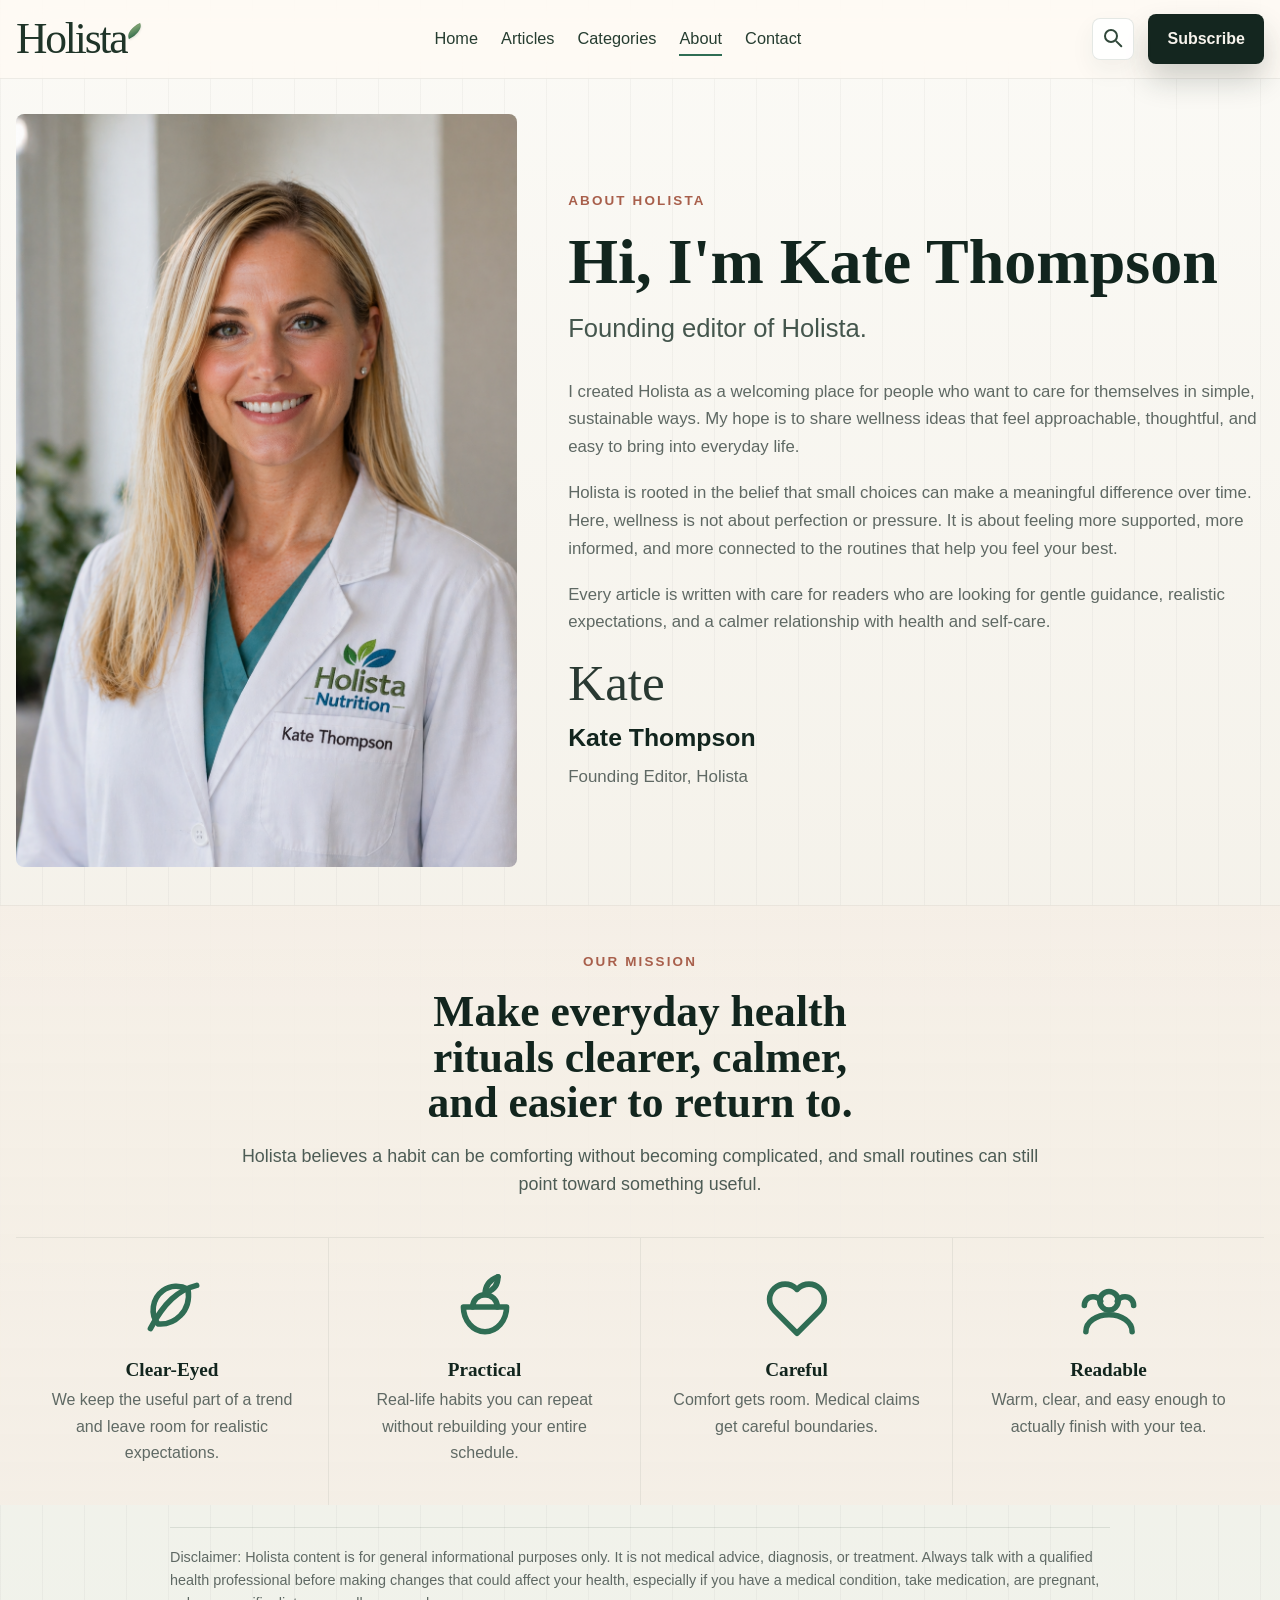
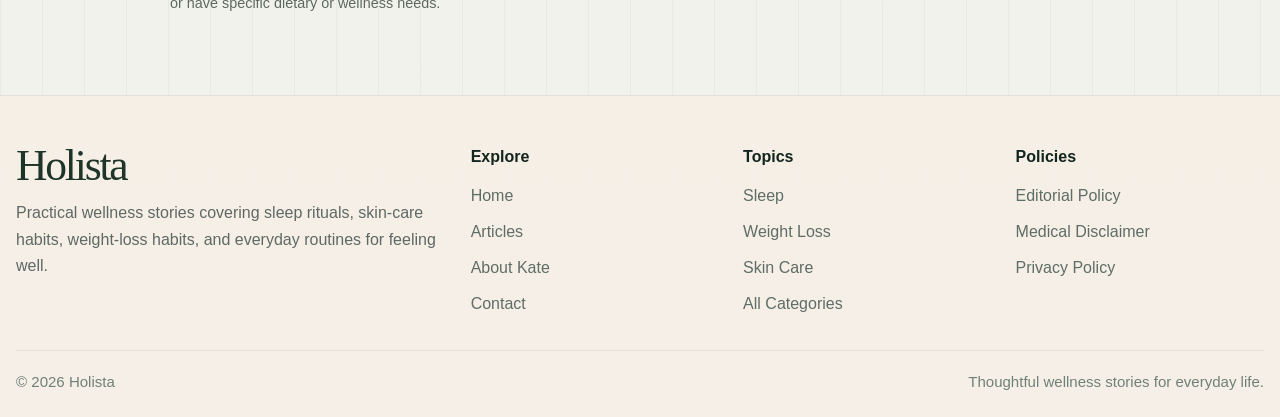
==== commit 279f2a84: "Update Kate Thompson bio" ====
--- a/about.html
+++ b/about.html
@@ -42,19 +42,21 @@
           <div class="about-intro__copy">
             <p class="eyebrow">About Holista</p>
             <h1>Hi, I'm Kate Thompson</h1>
-            <p class="about-intro__role">Editor. Wellness observer. Person with excellent pillowcase opinions.</p>
+            <p class="about-intro__role">Founding editor of Holista.</p>
             <div class="about-intro__body">
               <p>
-                I created Holista to explore the small routines, beauty habits, and everyday health ideas people return
-                to when they want life to feel a little calmer and more intentional.
+                I created Holista as a welcoming place for people who want to care for themselves in simple, sustainable
+                ways. My hope is to share wellness ideas that feel approachable, thoughtful, and easy to bring into
+                everyday life.
               </p>
               <p>
-                Our approach is practical, curious, and fond of atmosphere. We look for the tiny behavioral cue inside
-                each trend, then focus on what feels realistic enough to fit into an ordinary day.
+                Holista is rooted in the belief that small choices can make a meaningful difference over time. Here,
+                wellness is not about perfection or pressure. It is about feeling more supported, more informed, and
+                more connected to the routines that help you feel your best.
               </p>
               <p>
-                Every article is written for readers who enjoy a good ritual, prefer realistic expectations, and want
-                wellness writing that feels polished without feeling impossible.
+                Every article is written with care for readers who are looking for gentle guidance, realistic
+                expectations, and a calmer relationship with health and self-care.
               </p>
             </div>
             <div class="about-signoff">
@@ -131,10 +133,10 @@
       <section class="about-disclaimer">
         <div class="container">
           <p>
-            Disclaimer: Holista content is for general informational and entertainment purposes only. It is not medical
-            advice, diagnosis, or treatment. Always talk with a qualified health professional before making changes that
-            could affect your health, especially if you have a medical condition, take medication, are pregnant, or have
-            specific dietary or wellness needs.
+            Disclaimer: Holista content is for general informational purposes only. It is not medical advice, diagnosis,
+            or treatment. Always talk with a qualified health professional before making changes that could affect your
+            health, especially if you have a medical condition, take medication, are pregnant, or have specific dietary
+            or wellness needs.
           </p>
         </div>
       </section>
@@ -145,8 +147,8 @@
         <div>
           <p class="footer-brand" data-site-brand>Holista</p>
           <p class="footer-note">
-            Practical wellness stories covering sleep rituals, skin-care habits, weight-loss habits, and gently
-            over-serious health hacks.
+            Practical wellness stories covering sleep rituals, skin-care habits, weight-loss habits, and everyday
+            routines for feeling well.
           </p>
         </div>
         <div>
--- a/assets/css/styles.css
+++ b/assets/css/styles.css
@@ -1179,37 +1179,30 @@
   content: none;
 }
 
-.newsletter-form {
-  display: flex;
-  align-items: center;
-  gap: 0;
-  border-radius: 14px;
-  overflow: hidden;
-  border: 1px solid rgba(63, 107, 67, 0.16);
-  background: #ffffff;
-}
-
-.newsletter-form input {
-  flex: 1;
-  min-height: 58px;
-  padding: 0 1rem;
-  border: 0;
-  color: var(--text);
-  background: transparent;
-}
-
-.newsletter-form input:focus {
-  outline: none;
-  box-shadow: inset 0 0 0 2px rgba(183, 111, 82, 0.34);
-}
-
-.newsletter-form button {
-  min-width: 148px;
-  min-height: 58px;
-  padding: 0 1.25rem;
-  background: var(--accent);
-  color: #f7f3ec;
-  font-weight: 600;
+.newsletter-invite {
+  display: grid;
+  gap: 0.75rem;
+  max-width: 420px;
+  padding: 1.2rem;
+  border: 1px solid rgba(249, 245, 237, 0.28);
+  border-radius: 16px;
+  background: rgba(255, 255, 255, 0.1);
+  color: #f9f5ed;
+}
+
+.newsletter-invite p {
+  margin: 0;
+  color: #f9f5ed;
+  font-size: 1rem;
+  line-height: 1.55;
+}
+
+.newsletter-invite a {
+  color: #ffffff;
+  font-weight: 700;
+  text-decoration: underline;
+  text-underline-offset: 0.24em;
+  overflow-wrap: anywhere;
 }
 
 .page-shell {
@@ -1913,9 +1906,7 @@
 .button,
 .button-secondary,
 .button--small,
-.newsletter-form,
-.newsletter-form input,
-.newsletter-form button,
+.newsletter-invite,
 .search-button,
 .search-close,
 .search-input,
@@ -2153,10 +2144,6 @@
   color: #f9f5ed;
 }
 
-.newsletter-form button {
-  background: var(--clay);
-}
-
 .article-layout {
   grid-template-columns: minmax(0, 1.7fr) minmax(280px, 0.7fr);
   gap: 1rem;
@@ -2365,20 +2352,8 @@
     padding-top: 2rem;
   }
 
-  .newsletter-form {
-    flex-direction: column;
-    border-radius: 18px;
-    overflow: visible;
-    border: 0;
-    background: transparent;
-    gap: 0.8rem;
-  }
-
-  .newsletter-form input,
-  .newsletter-form button {
-    width: 100%;
-    border-radius: 14px;
-    border: 1px solid rgba(63, 107, 67, 0.16);
+  .newsletter-invite {
+    max-width: none;
   }
 
   .footer-bottom {
